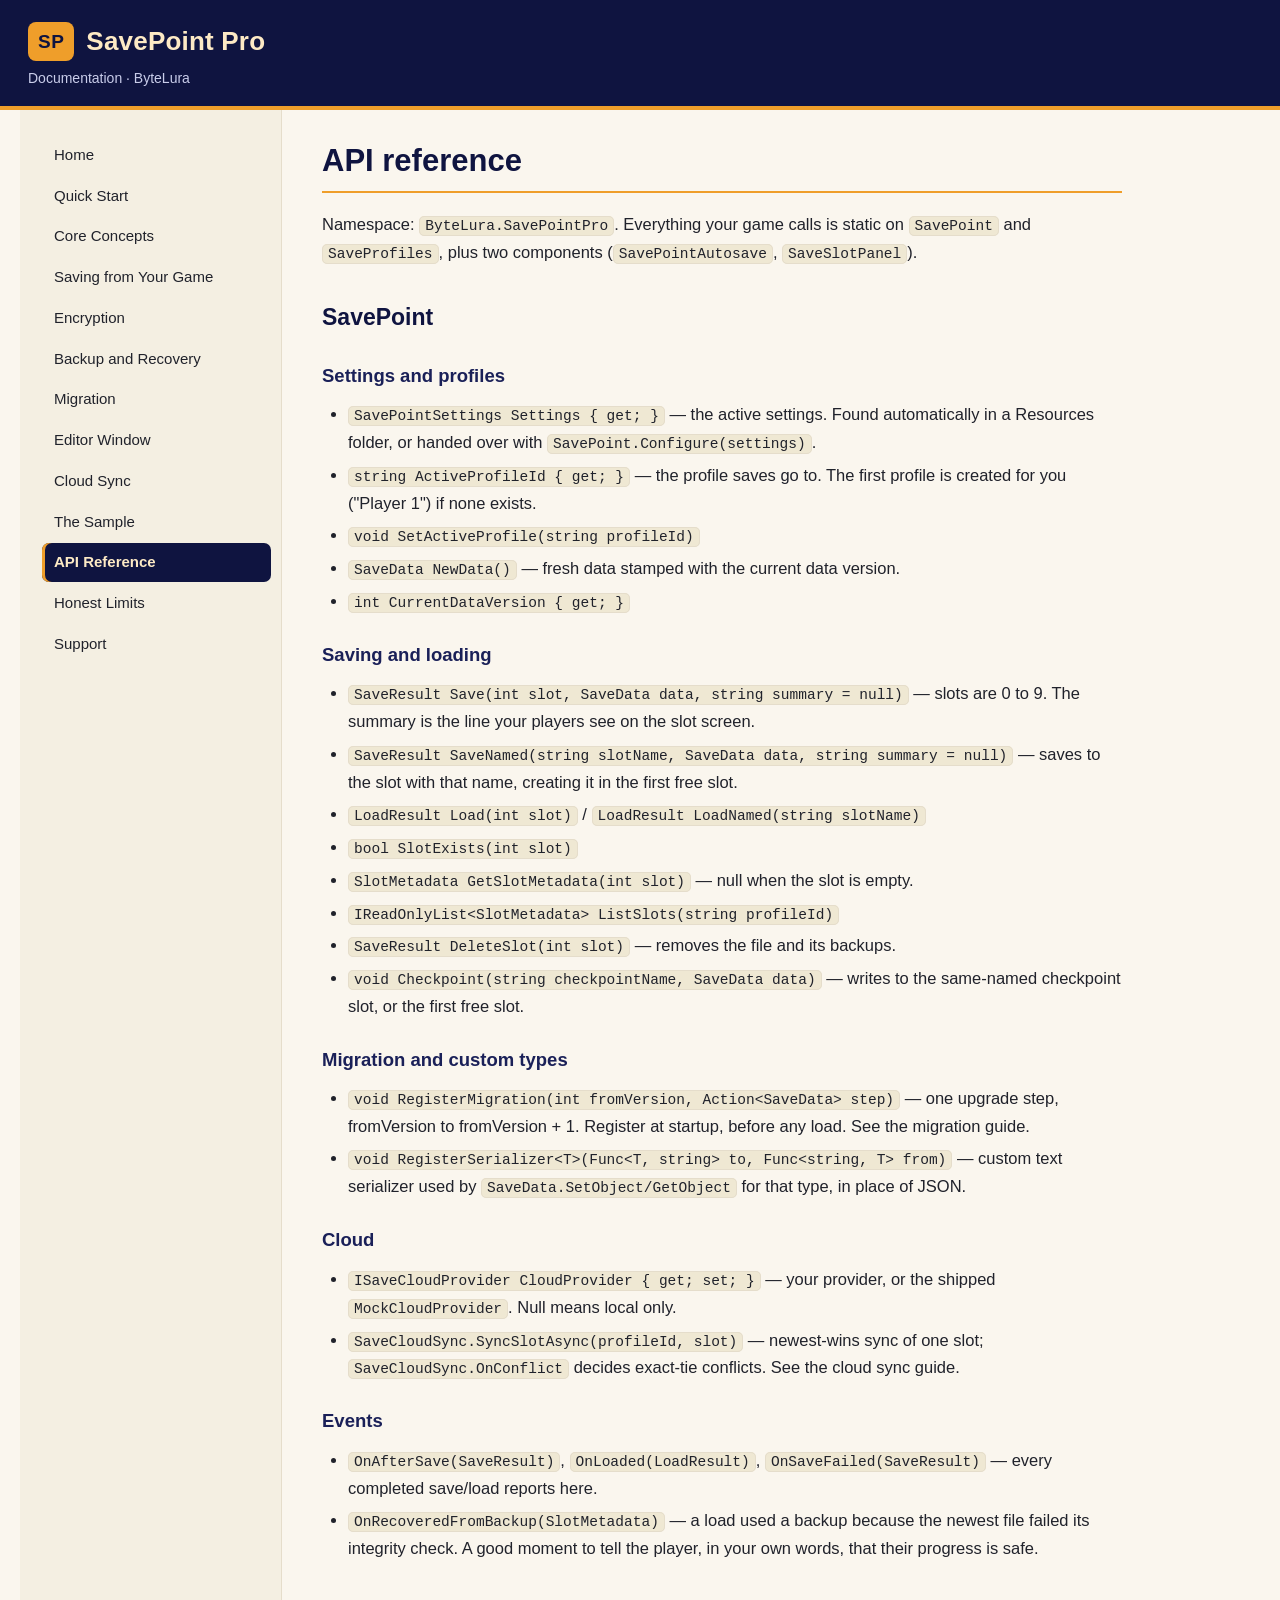
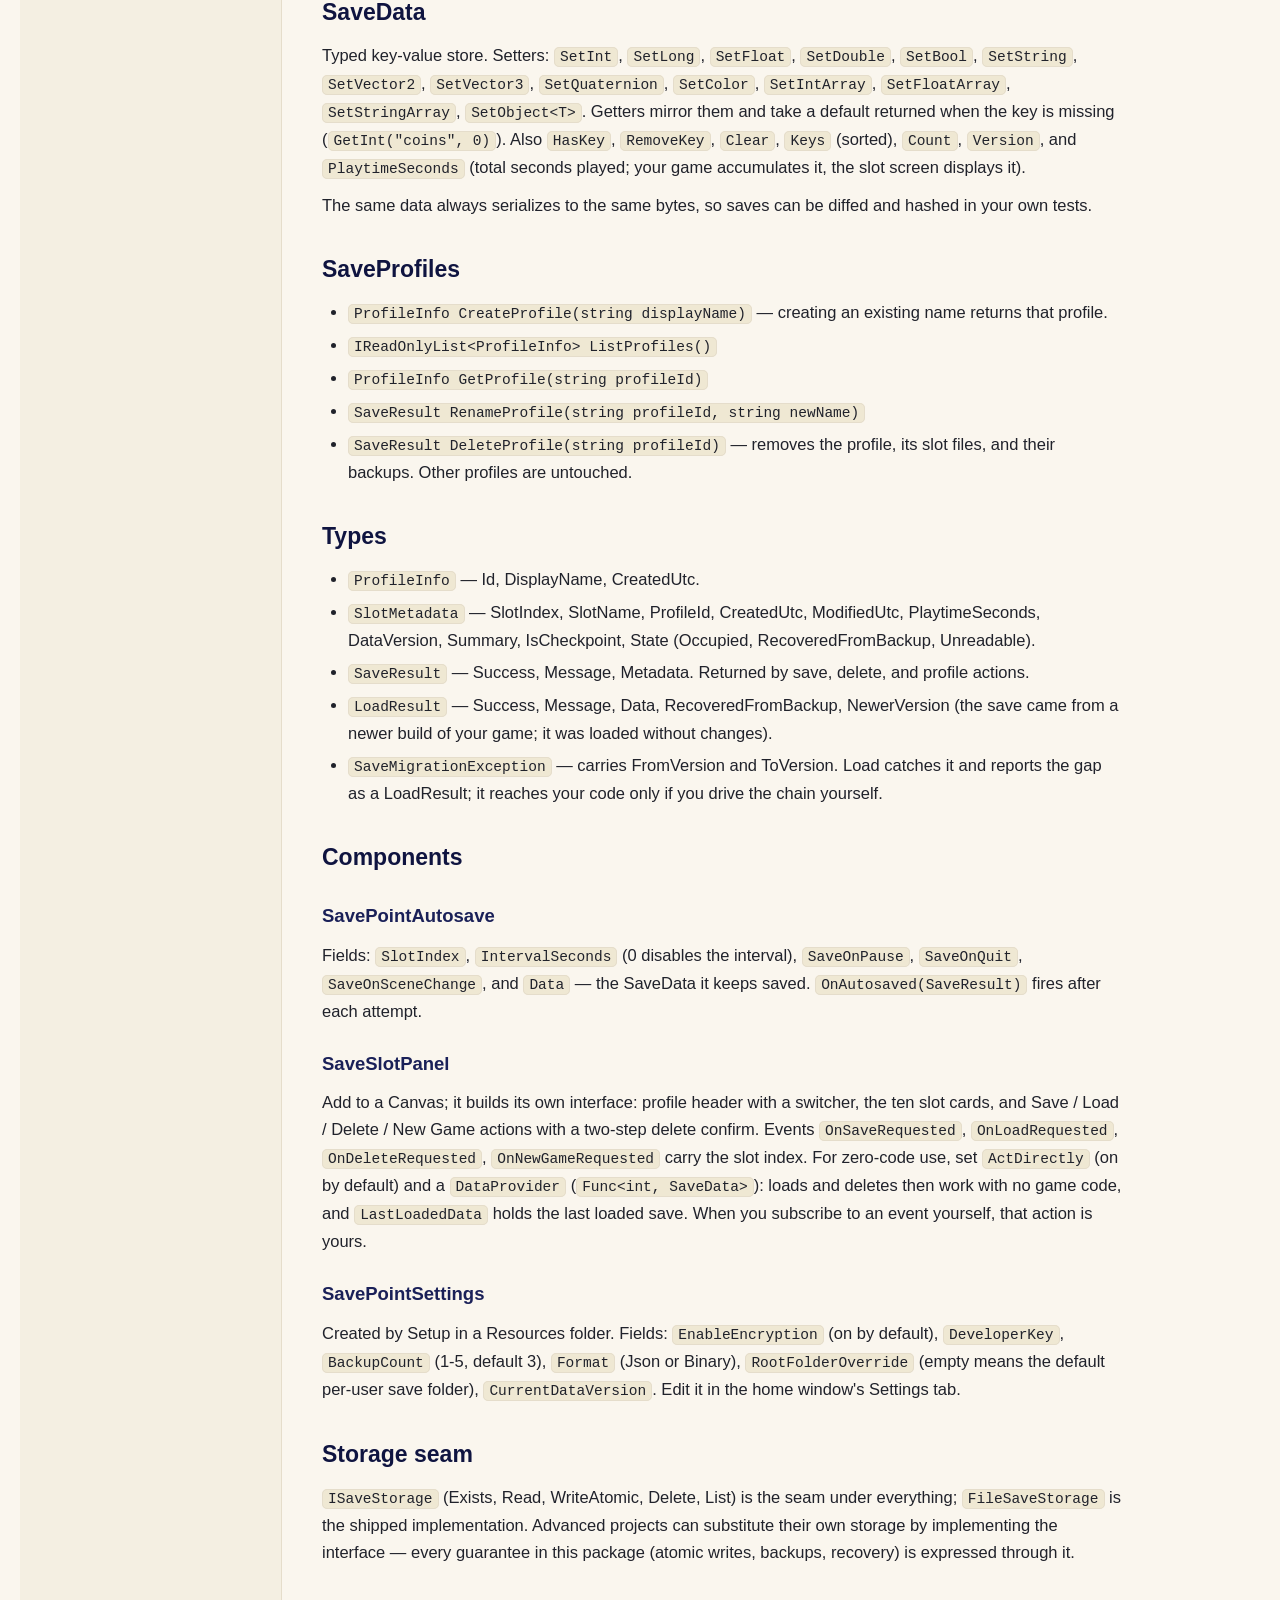
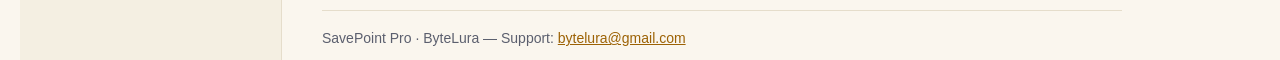
==== api-reference.html @ 56fb1e7c "ByteLura documentation site — initial publish" ====
<!DOCTYPE html>
<html lang="en">
<head>
<meta charset="utf-8">
<meta name="viewport" content="width=device-width, initial-scale=1">
<title>API Reference — SavePoint Pro Documentation</title>
<link rel="stylesheet" href="style.css">
</head>
<body>
<header class="site-header">
  <div class="brand"><span class="brand-mark">SP</span><span class="brand-name">SavePoint&nbsp;Pro</span></div>
  <div class="brand-sub">Documentation &middot; ByteLura</div>
</header>
<div class="layout">
  <nav class="sidebar" aria-label="Documentation">
    <ul>
        <li><a href="index.html">Home</a></li>
        <li><a href="quick-start.html">Quick Start</a></li>
        <li><a href="core-concepts.html">Core Concepts</a></li>
        <li><a href="saving-from-your-game.html">Saving from Your Game</a></li>
        <li><a href="encryption.html">Encryption</a></li>
        <li><a href="backup-and-recovery.html">Backup and Recovery</a></li>
        <li><a href="migration.html">Migration</a></li>
        <li><a href="editor-window.html">Editor Window</a></li>
        <li><a href="cloud-sync.html">Cloud Sync</a></li>
        <li><a href="sample.html">The Sample</a></li>
        <li><a href="api-reference.html" class="active">API Reference</a></li>
        <li><a href="honest-limits.html">Honest Limits</a></li>
        <li><a href="support.html">Support</a></li>
    </ul>
  </nav>
  <main class="content">
<h1>API reference</h1>
<p>Namespace: <code>ByteLura.SavePointPro</code>. Everything your game calls is static on <code>SavePoint</code> and <code>SaveProfiles</code>, plus two components (<code>SavePointAutosave</code>, <code>SaveSlotPanel</code>).</p>
<h2>SavePoint</h2>
<h3>Settings and profiles</h3>
<ul><li><code>SavePointSettings Settings { get; }</code> — the active settings. Found automatically in a Resources folder, or handed over with <code>SavePoint.Configure(settings)</code>.</li><li><code>string ActiveProfileId { get; }</code> — the profile saves go to. The first profile is created for you ("Player 1") if none exists.</li><li><code>void SetActiveProfile(string profileId)</code></li><li><code>SaveData NewData()</code> — fresh data stamped with the current data version.</li><li><code>int CurrentDataVersion { get; }</code></li></ul>
<h3>Saving and loading</h3>
<ul><li><code>SaveResult Save(int slot, SaveData data, string summary = null)</code> — slots are 0 to 9. The summary is the line your players see on the slot screen.</li><li><code>SaveResult SaveNamed(string slotName, SaveData data, string summary = null)</code> — saves to the slot with that name, creating it in the first free slot.</li><li><code>LoadResult Load(int slot)</code> / <code>LoadResult LoadNamed(string slotName)</code></li><li><code>bool SlotExists(int slot)</code></li><li><code>SlotMetadata GetSlotMetadata(int slot)</code> — null when the slot is empty.</li><li><code>IReadOnlyList&lt;SlotMetadata&gt; ListSlots(string profileId)</code></li><li><code>SaveResult DeleteSlot(int slot)</code> — removes the file and its backups.</li><li><code>void Checkpoint(string checkpointName, SaveData data)</code> — writes to the same-named checkpoint slot, or the first free slot.</li></ul>
<h3>Migration and custom types</h3>
<ul><li><code>void RegisterMigration(int fromVersion, Action&lt;SaveData&gt; step)</code> — one upgrade step, fromVersion to fromVersion + 1. Register at startup, before any load. See the migration guide.</li><li><code>void RegisterSerializer&lt;T&gt;(Func&lt;T, string&gt; to, Func&lt;string, T&gt; from)</code> — custom text serializer used by <code>SaveData.SetObject/GetObject</code> for that type, in place of JSON.</li></ul>
<h3>Cloud</h3>
<ul><li><code>ISaveCloudProvider CloudProvider { get; set; }</code> — your provider, or the shipped <code>MockCloudProvider</code>. Null means local only.</li><li><code>SaveCloudSync.SyncSlotAsync(profileId, slot)</code> — newest-wins sync of one slot; <code>SaveCloudSync.OnConflict</code> decides exact-tie conflicts. See the cloud sync guide.</li></ul>
<h3>Events</h3>
<ul><li><code>OnAfterSave(SaveResult)</code>, <code>OnLoaded(LoadResult)</code>, <code>OnSaveFailed(SaveResult)</code> — every completed save/load reports here.</li><li><code>OnRecoveredFromBackup(SlotMetadata)</code> — a load used a backup because the newest file failed its integrity check. A good moment to tell the player, in your own words, that their progress is safe.</li></ul>
<h2>SaveData</h2>
<p>Typed key-value store. Setters: <code>SetInt</code>, <code>SetLong</code>, <code>SetFloat</code>, <code>SetDouble</code>, <code>SetBool</code>, <code>SetString</code>, <code>SetVector2</code>, <code>SetVector3</code>, <code>SetQuaternion</code>, <code>SetColor</code>, <code>SetIntArray</code>, <code>SetFloatArray</code>, <code>SetStringArray</code>, <code>SetObject&lt;T&gt;</code>. Getters mirror them and take a default returned when the key is missing (<code>GetInt("coins", 0)</code>). Also <code>HasKey</code>, <code>RemoveKey</code>, <code>Clear</code>, <code>Keys</code> (sorted), <code>Count</code>, <code>Version</code>, and <code>PlaytimeSeconds</code> (total seconds played; your game accumulates it, the slot screen displays it).</p>
<p>The same data always serializes to the same bytes, so saves can be diffed and hashed in your own tests.</p>
<h2>SaveProfiles</h2>
<ul><li><code>ProfileInfo CreateProfile(string displayName)</code> — creating an existing name returns that profile.</li><li><code>IReadOnlyList&lt;ProfileInfo&gt; ListProfiles()</code></li><li><code>ProfileInfo GetProfile(string profileId)</code></li><li><code>SaveResult RenameProfile(string profileId, string newName)</code></li><li><code>SaveResult DeleteProfile(string profileId)</code> — removes the profile, its slot files, and their backups. Other profiles are untouched.</li></ul>
<h2>Types</h2>
<ul><li><code>ProfileInfo</code> — Id, DisplayName, CreatedUtc.</li><li><code>SlotMetadata</code> — SlotIndex, SlotName, ProfileId, CreatedUtc, ModifiedUtc, PlaytimeSeconds, DataVersion, Summary, IsCheckpoint, State (Occupied, RecoveredFromBackup, Unreadable).</li><li><code>SaveResult</code> — Success, Message, Metadata. Returned by save, delete, and profile actions.</li><li><code>LoadResult</code> — Success, Message, Data, RecoveredFromBackup, NewerVersion (the save came from a newer build of your game; it was loaded without changes).</li><li><code>SaveMigrationException</code> — carries FromVersion and ToVersion. Load catches it and reports the gap as a LoadResult; it reaches your code only if you drive the chain yourself.</li></ul>
<h2>Components</h2>
<h3>SavePointAutosave</h3>
<p>Fields: <code>SlotIndex</code>, <code>IntervalSeconds</code> (0 disables the interval), <code>SaveOnPause</code>, <code>SaveOnQuit</code>, <code>SaveOnSceneChange</code>, and <code>Data</code> — the SaveData it keeps saved. <code>OnAutosaved(SaveResult)</code> fires after each attempt.</p>
<h3>SaveSlotPanel</h3>
<p>Add to a Canvas; it builds its own interface: profile header with a switcher, the ten slot cards, and Save / Load / Delete / New Game actions with a two-step delete confirm. Events <code>OnSaveRequested</code>, <code>OnLoadRequested</code>, <code>OnDeleteRequested</code>, <code>OnNewGameRequested</code> carry the slot index. For zero-code use, set <code>ActDirectly</code> (on by default) and a <code>DataProvider</code> (<code>Func&lt;int, SaveData&gt;</code>): loads and deletes then work with no game code, and <code>LastLoadedData</code> holds the last loaded save. When you subscribe to an event yourself, that action is yours.</p>
<h3>SavePointSettings</h3>
<p>Created by Setup in a Resources folder. Fields: <code>EnableEncryption</code> (on by default), <code>DeveloperKey</code>, <code>BackupCount</code> (1-5, default 3), <code>Format</code> (Json or Binary), <code>RootFolderOverride</code> (empty means the default per-user save folder), <code>CurrentDataVersion</code>. Edit it in the home window's Settings tab.</p>
<h2>Storage seam</h2>
<p><code>ISaveStorage</code> (Exists, Read, WriteAtomic, Delete, List) is the seam under everything; <code>FileSaveStorage</code> is the shipped implementation. Advanced projects can substitute their own storage by implementing the interface — every guarantee in this package (atomic writes, backups, recovery) is expressed through it.</p>
    <footer class="page-footer">
      SavePoint Pro &middot; ByteLura &mdash; Support: <a href="mailto:bytelura@gmail.com">bytelura@gmail.com</a>
    </footer>
  </main>
</div>
</body>
</html>
---- style.css ----
/* SavePoint Pro documentation - shared stylesheet.
   Identity: deep indigo ground, amber accent, warm cream surfaces
   (taken from the product's shipped icon and card art). */
:root{
  --indigo:#0f1440; --indigo-2:#1a2058; --amber:#ef9e2a; --amber-soft:#ffb454;
  --cream:#fdeac5; --paper:#faf6ee; --ink:#20222b; --muted:#5b5f6e;
  --line:#e5ddcb; --code-bg:#141a45;
}
*{box-sizing:border-box}
html{scroll-behavior:smooth}
body{margin:0;font-family:-apple-system,"Segoe UI",Roboto,"Helvetica Neue",Arial,sans-serif;
  background:var(--paper);color:var(--ink);line-height:1.65;font-size:16.5px}
.site-header{background:var(--indigo);color:var(--cream);padding:20px 28px 16px;
  border-bottom:4px solid var(--amber)}
.brand{display:flex;align-items:center;gap:12px}
.brand-mark{background:var(--amber);color:var(--indigo);font-weight:800;border-radius:8px;
  padding:4px 10px;font-size:19px;letter-spacing:.5px}
.brand-name{font-size:26px;font-weight:700;letter-spacing:.2px}
.brand-sub{margin-top:4px;color:#c9cdea;font-size:14px}
.layout{display:flex;align-items:stretch;max-width:1240px;margin:0 auto}
.sidebar{width:262px;flex:0 0 262px;padding:26px 10px 26px 22px;
  border-right:1px solid var(--line);background:#f4efe2}
.sidebar ul{list-style:none;margin:0;padding:0;position:sticky;top:22px}
.sidebar li{margin:0 0 2px}
.sidebar a{display:block;padding:7px 12px;border-radius:7px;color:var(--ink);
  text-decoration:none;font-size:15px}
.sidebar a:hover{background:#ece4cf}
.sidebar a.active{background:var(--indigo);color:var(--cream);font-weight:600;
  box-shadow:inset 3px 0 0 var(--amber)}
.content{flex:1 1 auto;min-width:0;padding:30px 40px 46px;max-width:880px}
.content h1{font-size:31px;line-height:1.25;margin:2px 0 18px;color:var(--indigo);
  border-bottom:2px solid var(--amber);padding-bottom:10px}
.content h2{font-size:23px;margin:32px 0 10px;color:var(--indigo)}
.content h3{font-size:18.5px;margin:24px 0 8px;color:var(--indigo-2)}
.content p{margin:10px 0}
.content ul,.content ol{margin:10px 0 14px;padding-left:26px}
.content li{margin:5px 0}
.content a{color:#9c6205;text-decoration:underline}
.content a:hover{color:var(--indigo)}
code{font-family:"Cascadia Code",Consolas,"SF Mono",Menlo,monospace;font-size:.88em;
  background:#efe8d3;border:1px solid var(--line);border-radius:5px;padding:1px 5px}
pre{background:var(--code-bg);border-radius:10px;padding:16px 18px;overflow-x:auto;
  margin:14px 0;border-left:4px solid var(--amber)}
pre code{background:none;border:none;padding:0;color:#f2ecdc;font-size:14px;line-height:1.55}
table{border-collapse:collapse;margin:14px 0;width:100%;font-size:15px}
th,td{border:1px solid var(--line);padding:8px 12px;text-align:left;vertical-align:top}
th{background:var(--indigo);color:var(--cream);font-weight:600}
tr:nth-child(even) td{background:#f4efe2}
.doc-hero{margin:18px 0 6px}
.doc-hero img{max-width:100%;height:auto;display:block;border:1px solid var(--line);border-radius:10px}
.doc-shot{margin:18px 0}
.doc-shot img{max-width:100%;height:auto;display:block;border:1px solid var(--line);border-radius:10px}
.doc-hero figcaption,.doc-shot figcaption{margin-top:8px;color:var(--muted);font-size:14px;line-height:1.5}
.page-footer{margin-top:44px;padding-top:16px;border-top:1px solid var(--line);
  color:var(--muted);font-size:14px}
.page-footer a{color:#9c6205}
@media (max-width:760px){
  .layout{flex-direction:column}
  .sidebar{width:auto;flex:none;border-right:none;border-bottom:1px solid var(--line);
    padding:14px 16px}
  .sidebar ul{position:static;columns:2}
  .content{padding:22px 18px 34px}
  .brand-name{font-size:22px}
}
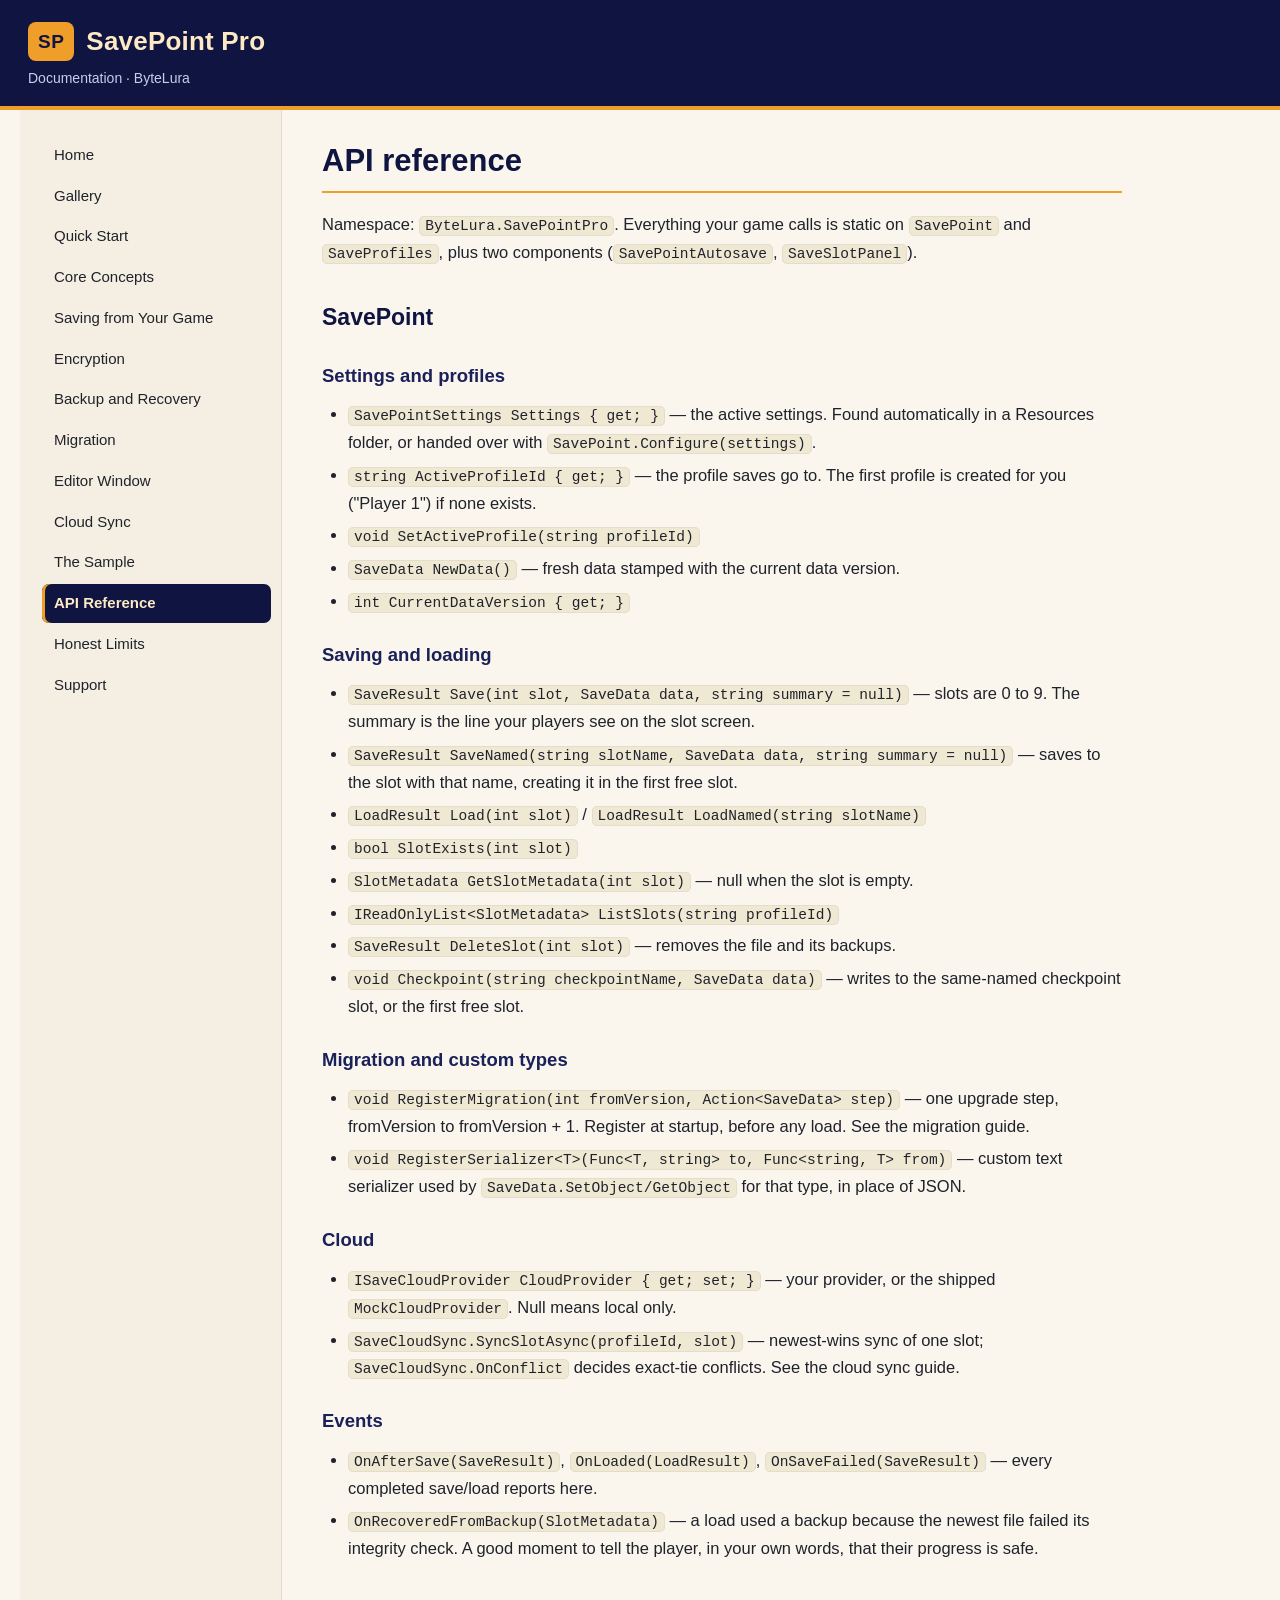
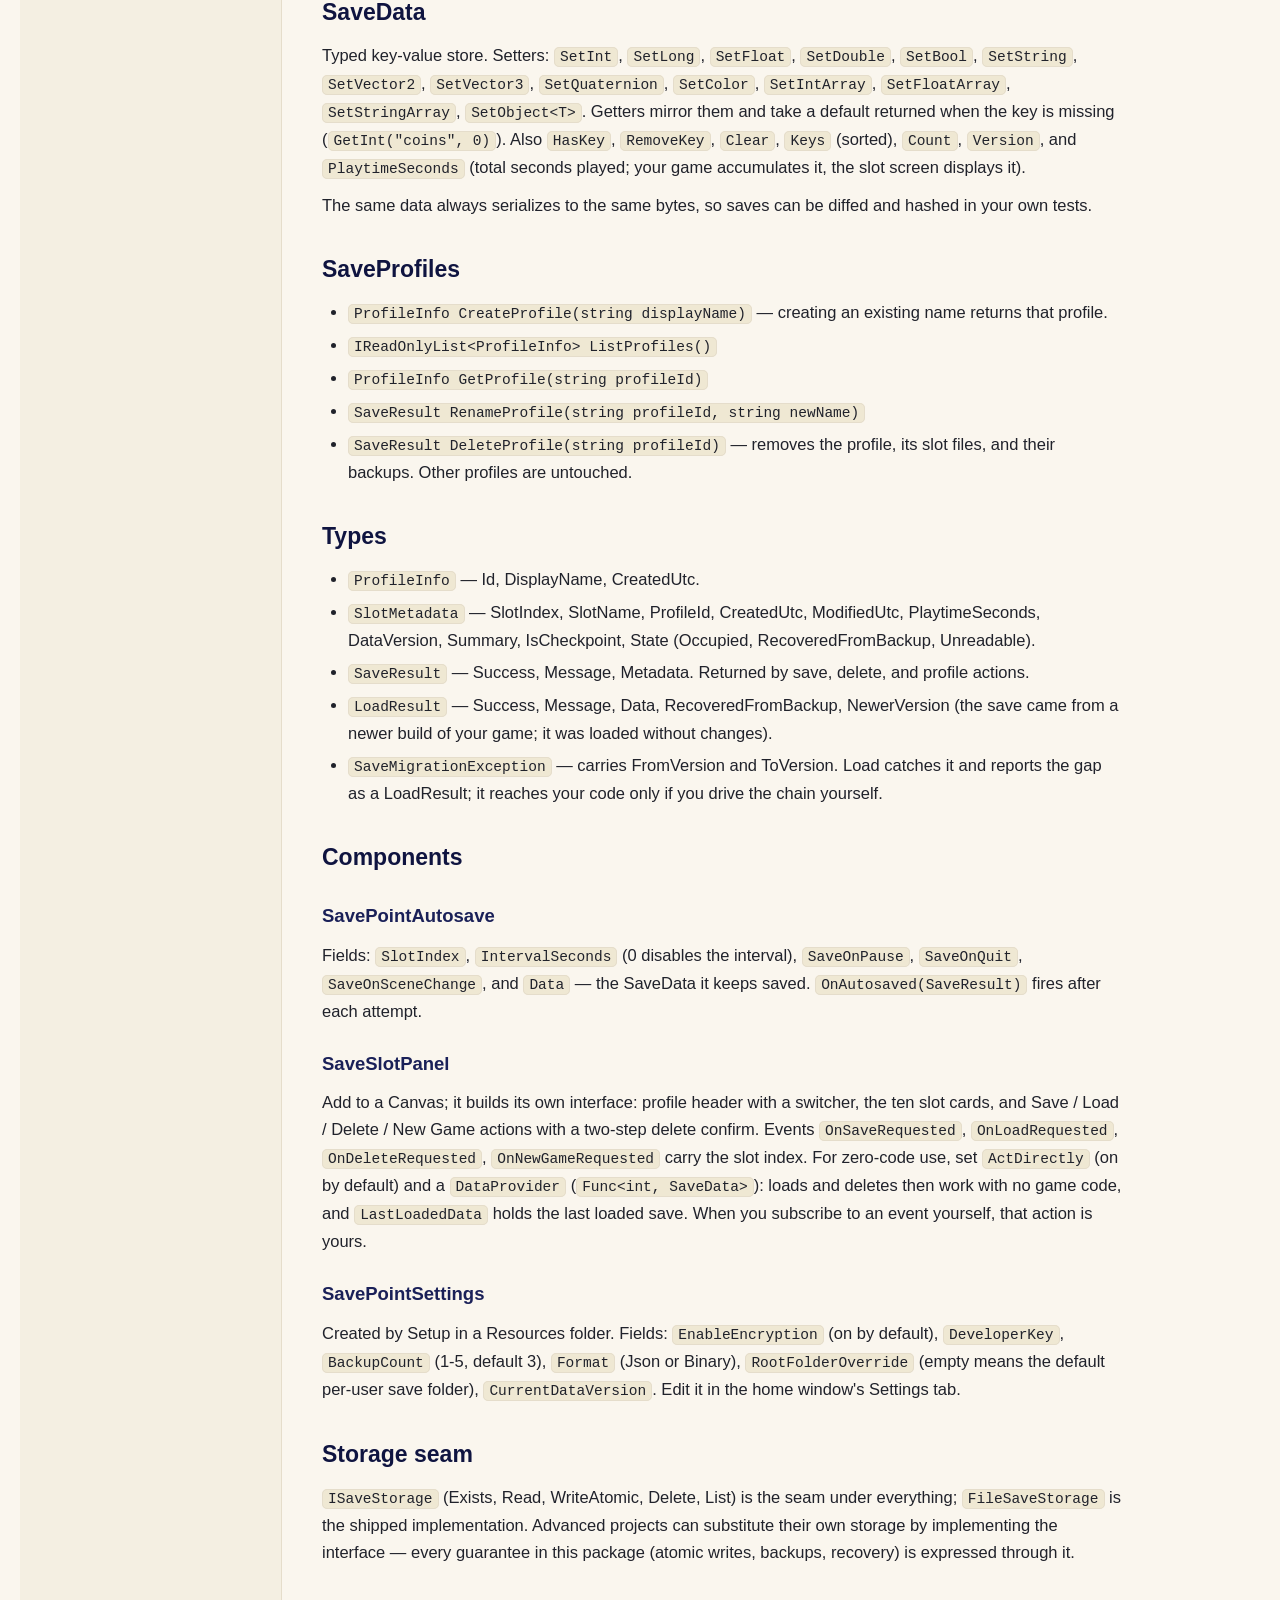
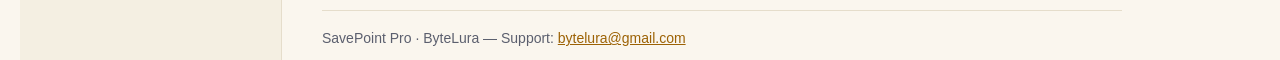
==== commit df570d31: "Add showcase gallery: 15 finals with Gallery nav link on all pages" ====
--- a/api-reference.html
+++ b/api-reference.html
@@ -15,6 +15,7 @@
   <nav class="sidebar" aria-label="Documentation">
     <ul>
         <li><a href="index.html">Home</a></li>
+        <li><a href="gallery.html">Gallery</a></li>
         <li><a href="quick-start.html">Quick Start</a></li>
         <li><a href="core-concepts.html">Core Concepts</a></li>
         <li><a href="saving-from-your-game.html">Saving from Your Game</a></li>
